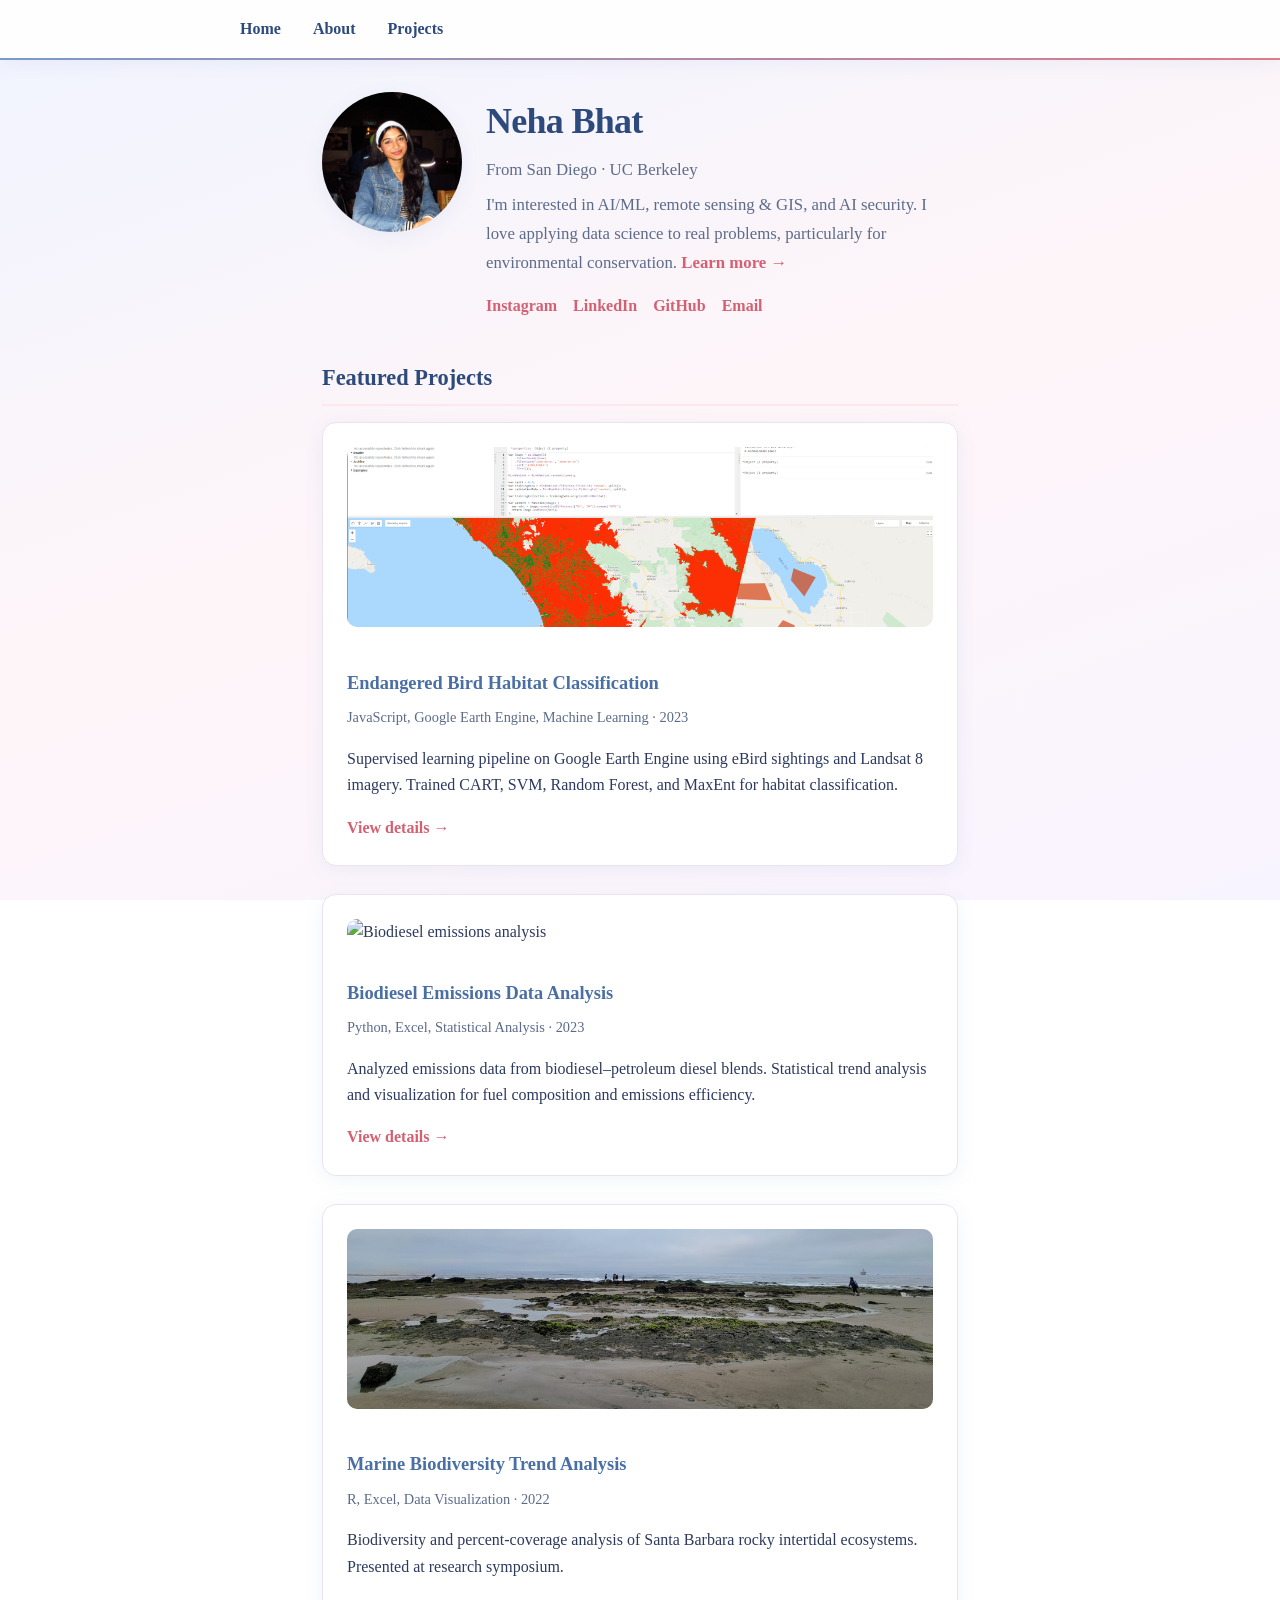
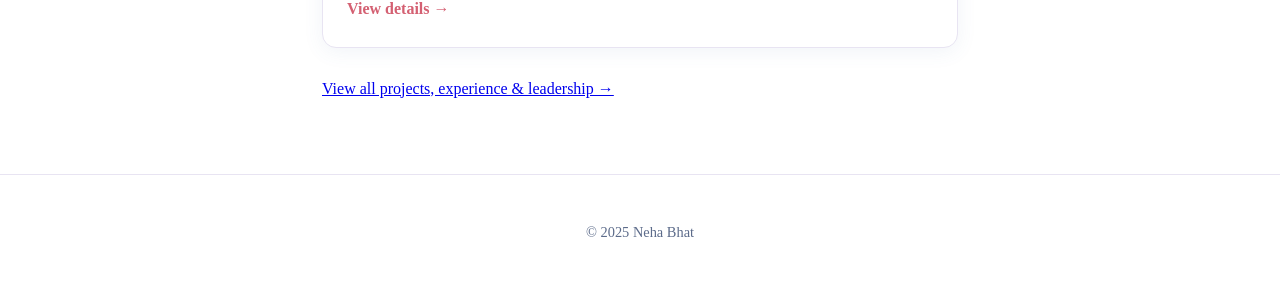
==== index.html @ 036a7674 "Personal Website all updates" ====
<!DOCTYPE html>
<html lang="en">
<head>
    <meta charset="UTF-8">
    <meta name="viewport" content="width=device-width, initial-scale=1.0">
    <meta name="description" content="Neha Bhat - DS + CS Major at UC Berkeley. Interested in AI/ML, remote sensing, and building impactful projects.">
    <meta name="author" content="Neha Bhat">
    <title>Neha Bhat | Personal Website</title>
    <link rel="stylesheet" href="styles.css">
</head>
<body>
    <header>
        <div class="header-inner">
            <nav>
                <a href="index.html">Home</a>
                <a href="about.html">About</a>
                <a href="projects.html">Projects</a>
            </nav>
        </div>
    </header>

    <main>
        <section id="intro">
            <div class="intro-with-photo">
                <img src="images/profile.jpg" alt="Neha Bhat" class="profile-img" onerror="this.src='https://images.unsplash.com/photo-1573496359142-b8d87734a5a2?w=300&h=300&fit=crop'">
                <div class="intro-content">
                    <h1>Neha Bhat</h1>
                    <p class="subtitle">From San Diego · UC Berkeley</p>
                    <p class="intro-tagline">I'm interested in AI/ML, remote sensing & GIS, and AI security. I love applying data science to real problems, particularly for environmental conservation. <a href="about.html">Learn more →</a></p>
                    <div class="contact-links">
                        <a href="https://instagram.com/nehabhat_" target="_blank" rel="noopener noreferrer" aria-label="Instagram">Instagram</a>
                        <a href="https://www.linkedin.com/in/neha-bhat-961747244/" target="_blank" rel="noopener noreferrer" aria-label="LinkedIn">LinkedIn</a>
                        <a href="https://github.com/nehagbhat" target="_blank" rel="noopener noreferrer" aria-label="GitHub">GitHub</a>
                        <a href="mailto:nehagbhat@berkeley.edu" aria-label="Email">Email</a>
                    </div>
                </div>
            </div>
        </section>

        <section id="projects">
            <h2>Featured Projects</h2>

            <article class="project-card">
                <img src="images/endangeredbird.png" alt="Endangered bird habitat classification">
                <h3>Endangered Bird Habitat Classification</h3>
                <p class="project-meta">JavaScript, Google Earth Engine, Machine Learning · 2023</p>
                <p>Supervised learning pipeline on Google Earth Engine using eBird sightings and Landsat 8 imagery. Trained CART, SVM, Random Forest, and MaxEnt for habitat classification.</p>
                <a href="projects.html#bird-habitat">View details →</a>
            </article>

            <article class="project-card">
                <img src="https://images.unsplash.com/photo-1473341304170-971dccb5ac1e?w=600&h=300&fit=crop" alt="Biodiesel emissions analysis">
                <h3>Biodiesel Emissions Data Analysis</h3>
                <p class="project-meta">Python, Excel, Statistical Analysis · 2023</p>
                <p>Analyzed emissions data from biodiesel–petroleum diesel blends. Statistical trend analysis and visualization for fuel composition and emissions efficiency.</p>
                <a href="projects.html#biodiesel">View details →</a>
            </article>

            <article class="project-card">
                <img src="images/marinebiodiversity.jpg" alt="Marine biodiversity" class="img-bottom">
                <h3>Marine Biodiversity Trend Analysis</h3>
                <p class="project-meta">R, Excel, Data Visualization · 2022</p>
                <p>Biodiversity and percent-coverage analysis of Santa Barbara rocky intertidal ecosystems. Presented at research symposium.</p>
                <a href="projects.html#marine">View details →</a>
            </article>

            <p><a href="projects.html">View all projects, experience & leadership →</a></p>
        </section>
    </main>

    <footer>
        <p>© 2025 Neha Bhat</p>
    </footer>

    <script src="script.js"></script>
</body>
</html>
---- styles.css ----
/* Creative blue & pink palette */
:root {
    --bg: linear-gradient(160deg, #f0f4ff 0%, #fef5f8 50%, #f8f4ff 100%);
    --bg-solid: #f5f3fb;
    --bg-white: #ffffff;
    --text: #2d3a5f;
    --text-muted: #5c6b8a;
    --blue: #4a6fa5;
    --blue-deep: #2d4a7c;
    --blue-light: #7b9acc;
    --pink: #e07a8a;
    --pink-bright: #d46072;
    --pink-light: #fce8ec;
    --accent: #d46072;
    --accent-hover: #c44d5f;
    --border: #e8e4f2;
    --card-shadow: 0 4px 20px rgba(74, 111, 165, 0.08);
    --card-shadow-hover: 0 8px 30px rgba(212, 96, 114, 0.15);
}

* {
    box-sizing: border-box;
}

body {
    font-family: 'Georgia', 'Cambria', serif;
    line-height: 1.65;
    color: var(--text);
    background: var(--bg-solid);
    background: var(--bg);
    background-attachment: fixed;
    margin: 0;
    padding: 0;
}

header {
    background: rgba(255, 255, 255, 0.9);
    backdrop-filter: blur(10px);
    border-bottom: 2px solid transparent;
    border-image: linear-gradient(90deg, var(--blue-light), var(--pink)) 1;
    padding: 1rem 2rem;
    position: sticky;
    top: 0;
    z-index: 10;
    box-shadow: 0 2px 20px rgba(74, 111, 165, 0.08);
}

.header-inner {
    max-width: 800px;
    margin: 0 auto;
}

nav {
    display: flex;
    gap: 2rem;
    align-items: center;
}

nav a {
    color: var(--blue-deep);
    text-decoration: none;
    font-weight: 600;
    font-size: 1rem;
    position: relative;
}

nav a::after {
    content: '';
    position: absolute;
    bottom: -2px;
    left: 0;
    width: 0;
    height: 2px;
    background: linear-gradient(90deg, var(--blue), var(--pink));
    transition: width 0.3s ease;
}

nav a:hover::after {
    width: 100%;
}

nav a:hover {
    color: var(--pink-bright);
}

/* Intro with photo - home & about */
.intro-with-photo {
    display: flex;
    gap: 1.5rem;
    align-items: flex-start;
}

.about-header {
    display: flex;
    gap: 1.5rem;
    align-items: center;
    margin-bottom: 2rem;
}

.profile-img {
    width: 140px;
    height: 140px;
    border-radius: 50%;
    object-fit: cover;
    flex-shrink: 0;
    box-shadow: var(--card-shadow);
}

.intro-content {
    flex: 1;
}

.contact-links {
    display: flex;
    flex-wrap: wrap;
    gap: 1rem;
    margin-top: 1rem;
}

.contact-links a {
    color: var(--pink-bright);
    text-decoration: none;
    font-weight: 600;
}

.contact-links a:hover {
    color: var(--blue);
    text-decoration: underline;
}

/* Intro tagline - only on home page */
.intro-tagline {
    font-size: 1.05rem;
    color: var(--text-muted);
    margin: 0.5rem 0 0 0;
    max-width: 520px;
    line-height: 1.7;
}

.intro-tagline a {
    color: var(--pink-bright);
    text-decoration: none;
    font-weight: 600;
}

.intro-tagline a:hover {
    color: var(--blue);
    text-decoration: underline;
}

main {
    max-width: 700px;
    margin: 0 auto;
    padding: 2rem;
}

h1 {
    font-size: 2.25rem;
    margin: 0 0 0.25rem 0;
    color: var(--blue-deep);
    font-weight: 700;
    letter-spacing: -0.02em;
}

h2 {
    font-size: 1.4rem;
    margin: 2.25rem 0 1rem 0;
    color: var(--blue-deep);
    font-weight: 600;
    padding-bottom: 0.5rem;
    border-bottom: 2px solid var(--pink-light);
}

h3 {
    font-size: 1.15rem;
    margin: 1rem 0 0.5rem 0;
    color: var(--blue);
}

.subtitle {
    color: var(--text-muted);
    margin: 0;
    font-size: 1.05rem;
}

section {
    margin-bottom: 2.5rem;
}

/* Music videos */
.music-videos {
    display: flex;
    flex-wrap: wrap;
    gap: 1rem;
    margin: 1rem 0;
}

.music-videos iframe,
.music-videos video {
    width: 280px;
    height: auto;
    min-height: 158px;
    border-radius: 8px;
    border: none;
}

/* Experience */
.experience-item {
    margin-bottom: 2rem;
}

.exp-meta {
    color: var(--text-muted);
    font-size: 0.95rem;
    margin: 0.25rem 0 0.75rem 0;
}

.exp-media {
    max-width: 500px;
    width: 100%;
    height: auto;
    border-radius: 10px;
    margin: 1rem 0;
    display: block;
}

.exp-video {
    margin: 1rem 0;
}

.exp-video iframe,
.exp-video video {
    width: 100%;
    max-width: 560px;
    height: auto;
    min-height: 315px;
    border-radius: 10px;
    border: none;
}

.section-img {
    width: 100%;
    max-width: 600px;
    height: auto;
    border-radius: 12px;
    margin: 1rem 0;
    display: block;
    box-shadow: var(--card-shadow);
}

ul {
    padding-left: 1.5rem;
    margin: 0.5rem 0;
}

li {
    margin: 0.5rem 0;
}

/* Form */
form {
    display: flex;
    flex-direction: column;
    gap: 0.75rem;
    max-width: 400px;
}

label {
    font-weight: 600;
    font-size: 0.95rem;
    color: var(--blue-deep);
}

input, textarea {
    padding: 0.7rem 1rem;
    border: 2px solid var(--border);
    border-radius: 10px;
    background: var(--bg-white);
    color: var(--text);
    font-family: inherit;
    transition: border-color 0.2s, box-shadow 0.2s;
}

input:focus, textarea:focus {
    outline: none;
    border-color: var(--pink);
    box-shadow: 0 0 0 4px var(--pink-light);
}

button[type="submit"] {
    padding: 0.75rem 1.5rem;
    background: linear-gradient(135deg, var(--pink) 0%, var(--pink-bright) 100%);
    color: white;
    border: none;
    border-radius: 10px;
    font-weight: 600;
    cursor: pointer;
    width: fit-content;
    box-shadow: 0 4px 14px rgba(212, 96, 114, 0.35);
}

button[type="submit"]:hover {
    background: linear-gradient(135deg, var(--pink-bright) 0%, var(--accent-hover) 100%);
    transform: translateY(-1px);
    box-shadow: 0 6px 20px rgba(212, 96, 114, 0.4);
}

/* Project cards */
.project-card {
    background: var(--bg-white);
    border: 1px solid var(--border);
    border-radius: 14px;
    padding: 1.5rem;
    margin-bottom: 1.75rem;
    box-shadow: var(--card-shadow);
    transition: transform 0.25s ease, box-shadow 0.25s ease;
}

.project-card:hover {
    transform: translateY(-2px);
    box-shadow: var(--card-shadow-hover);
}

.project-card img {
    width: 100%;
    height: 180px;
    object-fit: cover;
    border-radius: 10px;
    margin-bottom: 1rem;
}

.project-card img.img-bottom {
    object-position: bottom;
}

.project-meta {
    color: var(--text-muted);
    font-size: 0.9rem;
    margin: 0.25rem 0 0.75rem 0;
}

.project-card a, .back-link a {
    color: var(--pink-bright);
    text-decoration: none;
    font-weight: 600;
}

.project-card a:hover, .back-link a:hover {
    color: var(--blue);
}

.back-link {
    margin-top: 2rem;
}

/* Photo carousel */
.carousel {
    position: relative;
    max-width: 600px;
    margin: 1.5rem 0;
    overflow: hidden;
    border-radius: 14px;
}

.carousel-track {
    display: flex;
    width: 500%;
    transition: transform 0.4s ease;
}

.carousel-slide {
    flex: 0 0 20%;
    width: 20%;
}

.carousel-slide img {
    width: 100%;
    height: 340px;
    object-fit: cover;
    display: block;
}

.carousel-controls {
    display: flex;
    justify-content: center;
    gap: 0.75rem;
    margin-top: 1rem;
}

.carousel-btn {
    padding: 0.6rem 1.25rem;
    background: var(--bg-white);
    border: 2px solid var(--blue-light);
    border-radius: 10px;
    color: var(--blue);
    cursor: pointer;
    font-size: 0.95rem;
    font-weight: 600;
    transition: all 0.2s ease;
}

.carousel-btn:hover {
    background: var(--pink-light);
    border-color: var(--pink);
    color: var(--pink-bright);
}

.carousel-dots {
    display: flex;
    justify-content: center;
    gap: 0.5rem;
    margin-top: 0.75rem;
}

.carousel-dot {
    width: 10px;
    height: 10px;
    border-radius: 50%;
    background: var(--border);
    border: none;
    cursor: pointer;
    padding: 0;
    transition: all 0.2s ease;
}

.carousel-dot:hover {
    background: var(--blue-light);
}

.carousel-dot.active {
    background: linear-gradient(135deg, var(--blue), var(--pink));
    transform: scale(1.2);
}

.recent-travels {
    margin-top: 10px;
    line-height: 1.8;
    list-style-type: disc;
    padding-left: 20px;
}

.recent-travels li {
    font-size: 0.95rem;
}

/* Footer */
footer {
    text-align: center;
    padding: 2rem;
    color: var(--text-muted);
    font-size: 0.9rem;
    border-top: 1px solid var(--border);
}
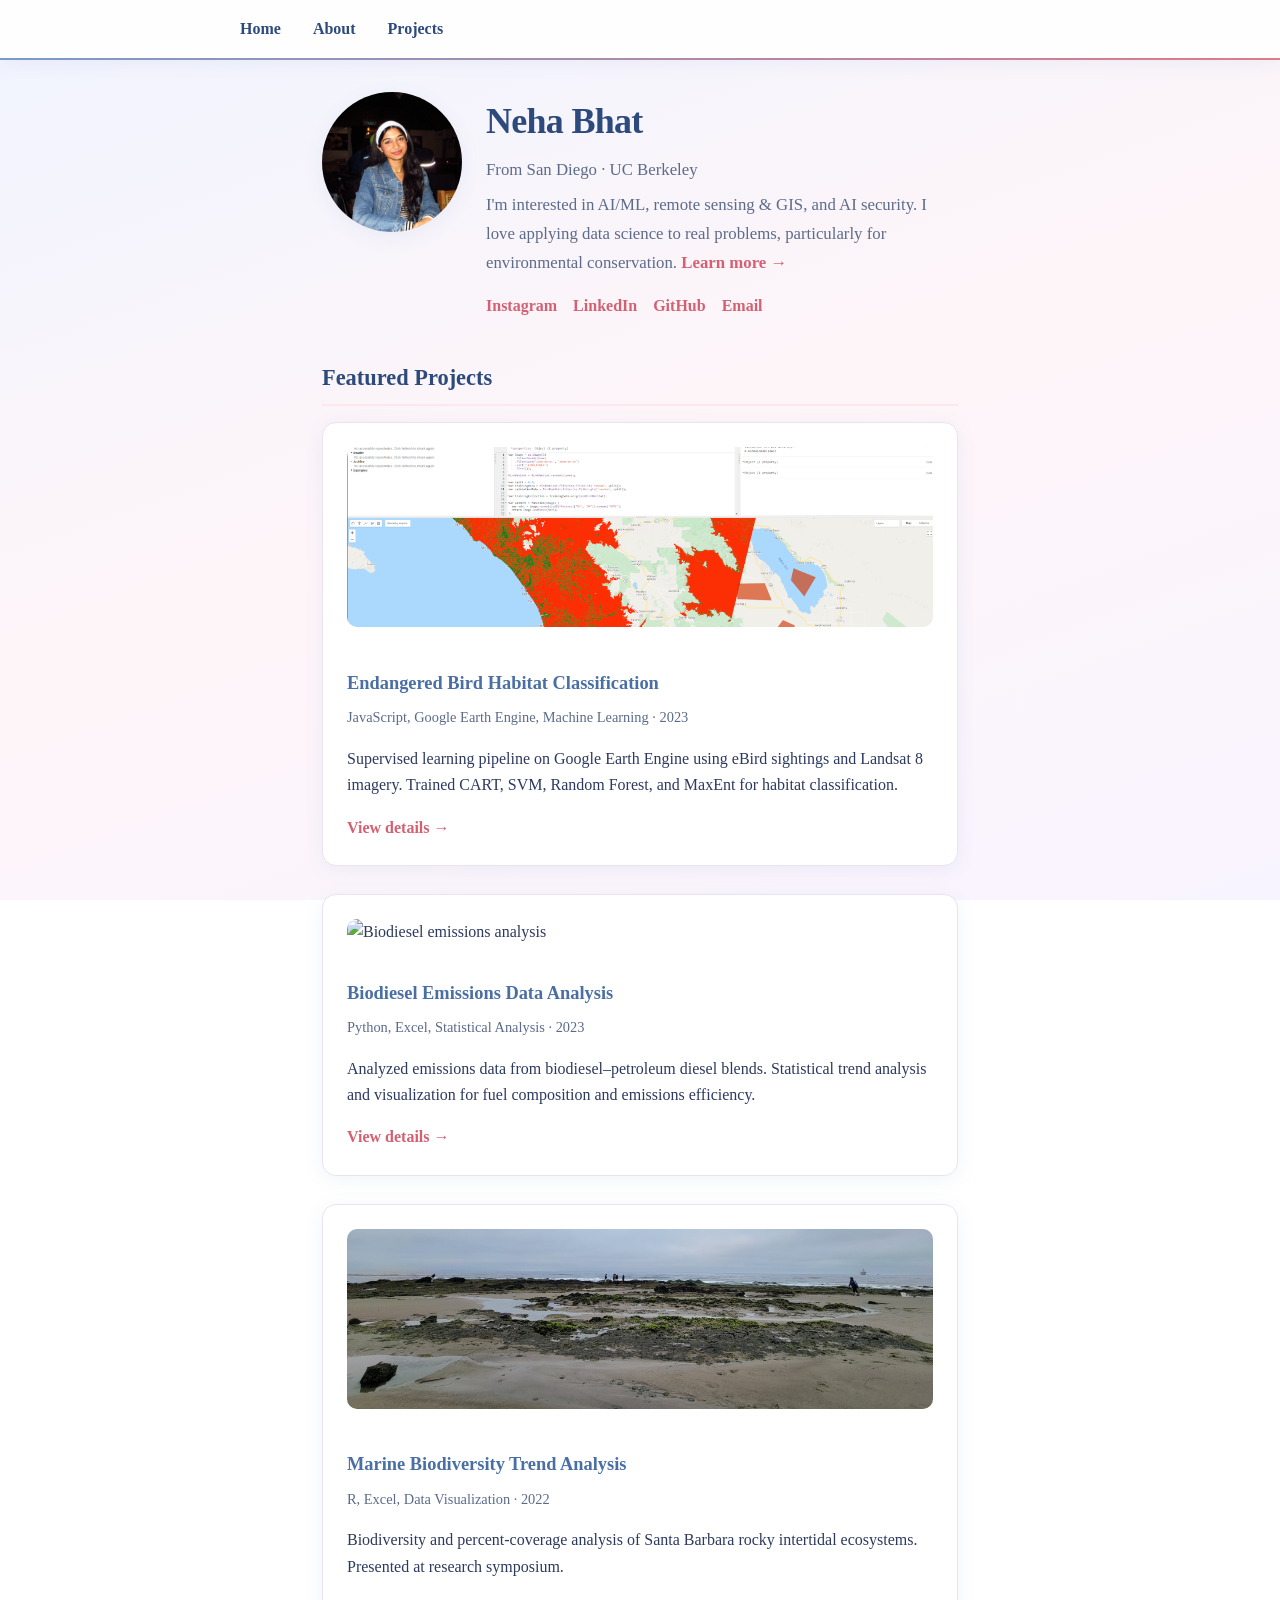
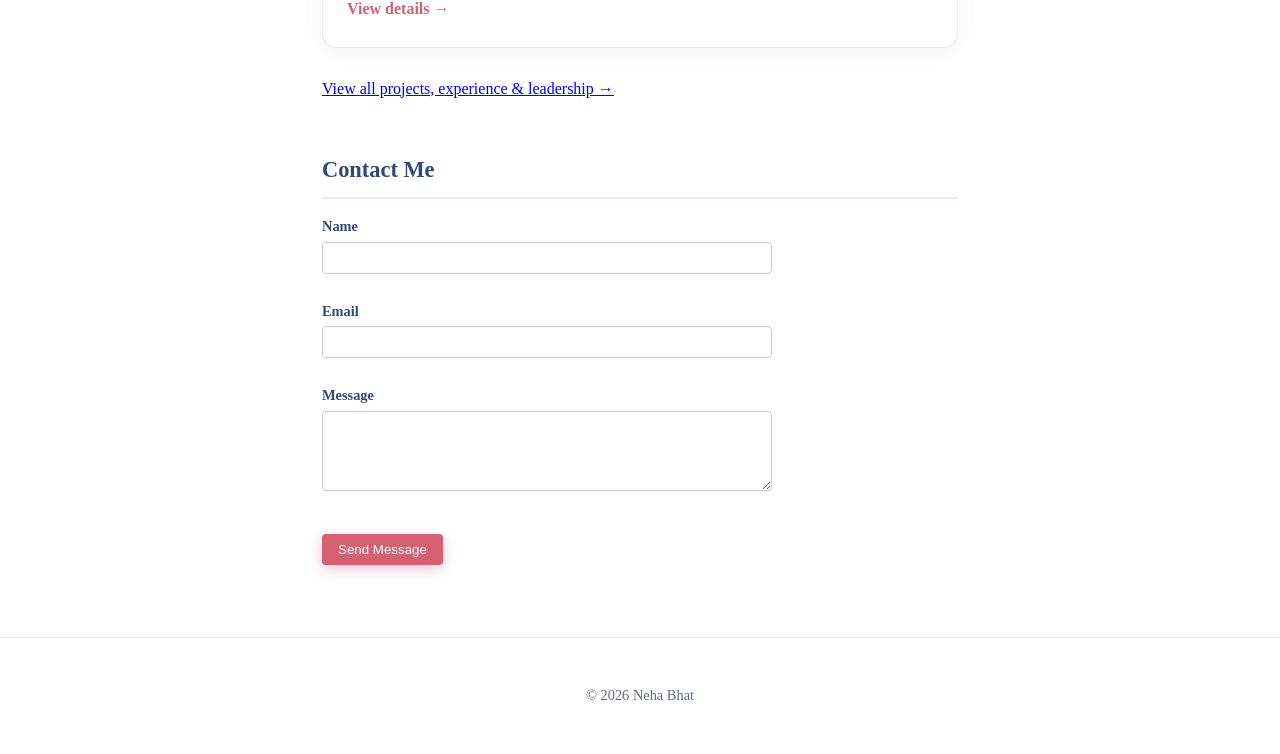
==== commit 6d46eef2: "Basic form update" ====
--- a/index.html
+++ b/index.html
@@ -66,10 +66,35 @@
 
             <p><a href="projects.html">View all projects, experience & leadership →</a></p>
         </section>
+
+        <section id="contact">
+            <h2>Contact Me</h2>
+        
+            <form action="mailto:nehagbhat@berkeley.edu" method="post" enctype="text/plain" class="contact-form">
+        
+                <div class="form-group">
+                    <label for="name">Name</label>
+                    <input type="text" id="name" name="name" required>
+                </div>
+        
+                <div class="form-group">
+                    <label for="email">Email</label>
+                    <input type="email" id="email" name="email" required>
+                </div>
+        
+                <div class="form-group">
+                    <label for="message">Message</label>
+                    <textarea id="message" name="message" rows="4" required></textarea>
+                </div>
+        
+                <button type="submit">Send Message</button>
+        
+            </form>
+        </section>
     </main>
 
     <footer>
-        <p>© 2025 Neha Bhat</p>
+        <p>© 2026 Neha Bhat</p>
     </footer>
 
     <script src="script.js"></script>
--- a/styles.css
+++ b/styles.css
@@ -443,6 +443,48 @@
     font-size: 0.95rem;
 }
 
+#contact {
+    margin-top: 50px;
+}
+
+.contact-form {
+    max-width: 450px;
+}
+
+.form-group {
+    margin-bottom: 14px;
+}
+
+.contact-form label {
+    display: block;
+    margin-bottom: 3px;
+    font-size: 0.9rem;
+}
+
+.contact-form input,
+.contact-form textarea {
+    width: 100%;
+    padding: 7px;
+    border: 1px solid #ccc;
+    border-radius: 4px;
+}
+
+.contact-form button {
+    margin-top: 8px;
+    padding: 8px 16px;
+    border: none;
+    background: var(--accent);
+    color: white;
+    border-radius: 4px;
+    cursor: pointer;
+    font-weight: 500;
+    box-shadow: 0 4px 14px rgba(212, 96, 114, 0.35);
+}
+
+.contact-form button:hover {
+    background: var(--accent-hover);
+}
+
 /* Footer */
 footer {
     text-align: center;
